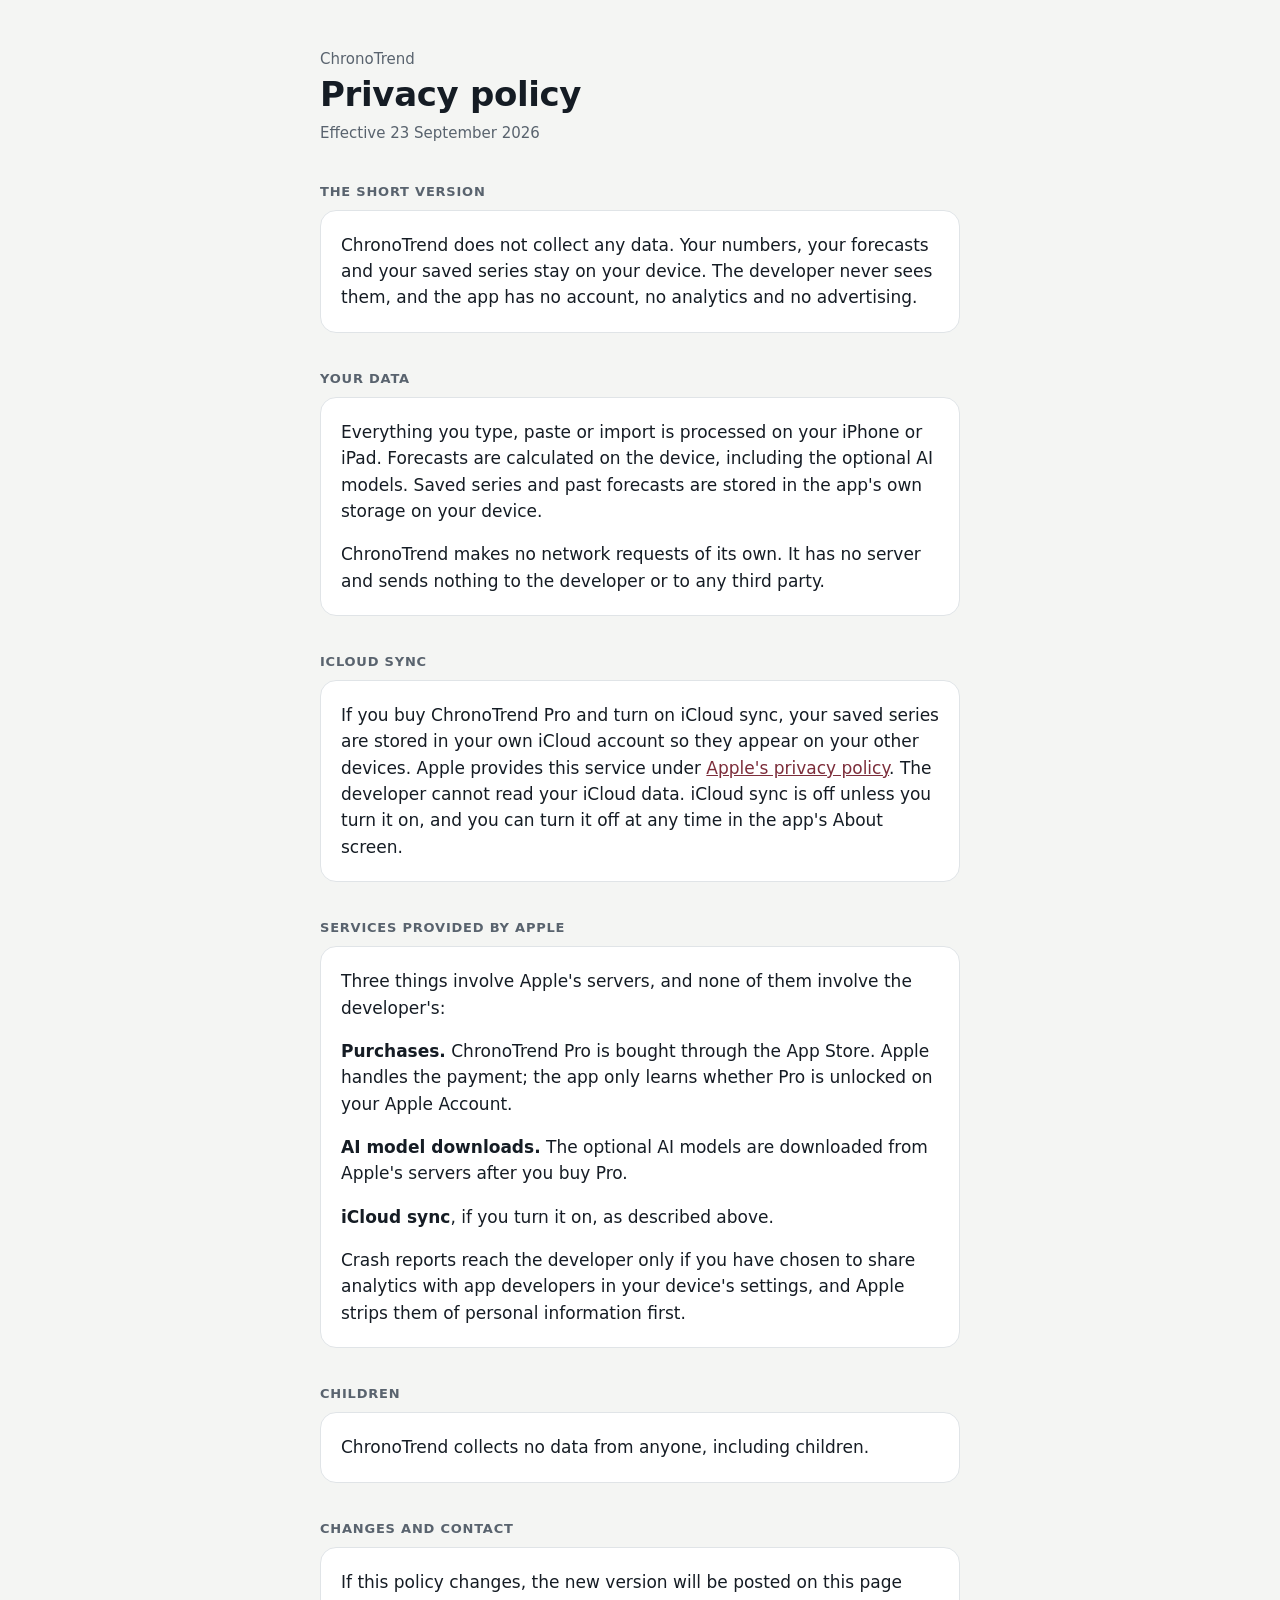
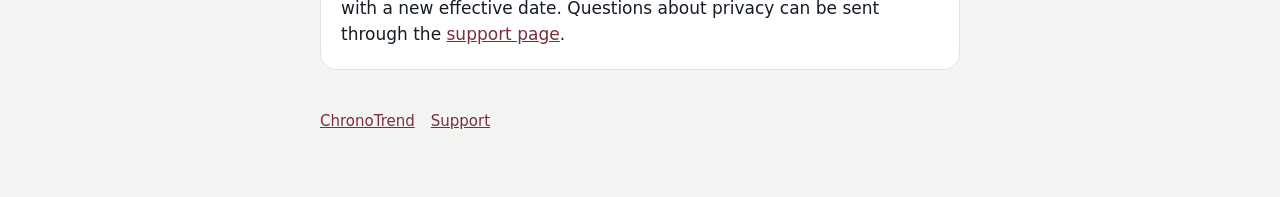
==== privacy.html @ db9c3b0a "Publish the ChronoTrend site, privacy policy and support pages Co-Authored-By: Claude Opus 5.5 <nore" ====
<!doctype html>
<html lang="en">
<head>
<meta charset="utf-8">
<meta name="viewport" content="width=device-width, initial-scale=1">
<title>ChronoTrend Privacy Policy</title>
<link rel="stylesheet" href="style.css">
</head>
<body>
<main>
<header>
  <p>ChronoTrend</p>
  <h1>Privacy policy</h1>
  <p>Effective 23 September 2026</p>
</header>

<h2>The short version</h2>
<section>
  <p>ChronoTrend does not collect any data. Your numbers, your forecasts and your saved series stay on your device. The developer never sees them, and the app has no account, no analytics and no advertising.</p>
</section>

<h2>Your data</h2>
<section>
  <p>Everything you type, paste or import is processed on your iPhone or iPad. Forecasts are calculated on the device, including the optional AI models. Saved series and past forecasts are stored in the app's own storage on your device.</p>
  <p>ChronoTrend makes no network requests of its own. It has no server and sends nothing to the developer or to any third party.</p>
</section>

<h2>iCloud sync</h2>
<section>
  <p>If you buy ChronoTrend Pro and turn on iCloud sync, your saved series are stored in your own iCloud account so they appear on your other devices. Apple provides this service under <a href="https://www.apple.com/legal/privacy/">Apple's privacy policy</a>. The developer cannot read your iCloud data. iCloud sync is off unless you turn it on, and you can turn it off at any time in the app's About screen.</p>
</section>

<h2>Services provided by Apple</h2>
<section>
  <p>Three things involve Apple's servers, and none of them involve the developer's:</p>
  <p><strong>Purchases.</strong> ChronoTrend Pro is bought through the App Store. Apple handles the payment; the app only learns whether Pro is unlocked on your Apple Account.</p>
  <p><strong>AI model downloads.</strong> The optional AI models are downloaded from Apple's servers after you buy Pro.</p>
  <p><strong>iCloud sync</strong>, if you turn it on, as described above.</p>
  <p>Crash reports reach the developer only if you have chosen to share analytics with app developers in your device's settings, and Apple strips them of personal information first.</p>
</section>

<h2>Children</h2>
<section>
  <p>ChronoTrend collects no data from anyone, including children.</p>
</section>

<h2>Changes and contact</h2>
<section>
  <p>If this policy changes, the new version will be posted on this page with a new effective date. Questions about privacy can be sent through the <a href="support.html">support page</a>.</p>
</section>

<nav><a href="index.html">ChronoTrend</a><a href="support.html">Support</a></nav>
</main>
</body>
</html>
---- style.css ----
:root {
  --ink: #151C24; --paper: #F4F5F3; --surface: #FFFFFF;
  --graphite: #59636E; --signal: #7C2D3A; --border: #E0E4E7;
  color-scheme: light dark;
}
@media (prefers-color-scheme: dark) {
  :root {
    --ink: #EEF0F2; --paper: #101519; --surface: #171D23;
    --graphite: #9AA4AD; --signal: #C96A78; --border: #2A333B;
  }
}
* { box-sizing: border-box; }
body {
  margin: 0; background: var(--paper); color: var(--ink);
  font: 17px/1.55 -apple-system, BlinkMacSystemFont, "Segoe UI", system-ui, sans-serif;
}
main { max-width: 42rem; margin: 0 auto; padding: 48px 16px 64px; }
header p { margin: 0; color: var(--graphite); font-size: 15px; }
h1 { font-size: 34px; line-height: 1.15; margin: 4px 0 8px; letter-spacing: -0.01em; }
h2 { font-size: 13px; font-weight: 600; letter-spacing: 0.06em; text-transform: uppercase;
     color: var(--graphite); margin: 36px 0 8px; }
section { background: var(--surface); border: 1px solid var(--border); border-radius: 16px;
          padding: 4px 20px; }
a { color: var(--signal); }
nav { margin-top: 40px; font-size: 15px; color: var(--graphite); }
nav a { margin-right: 16px; }
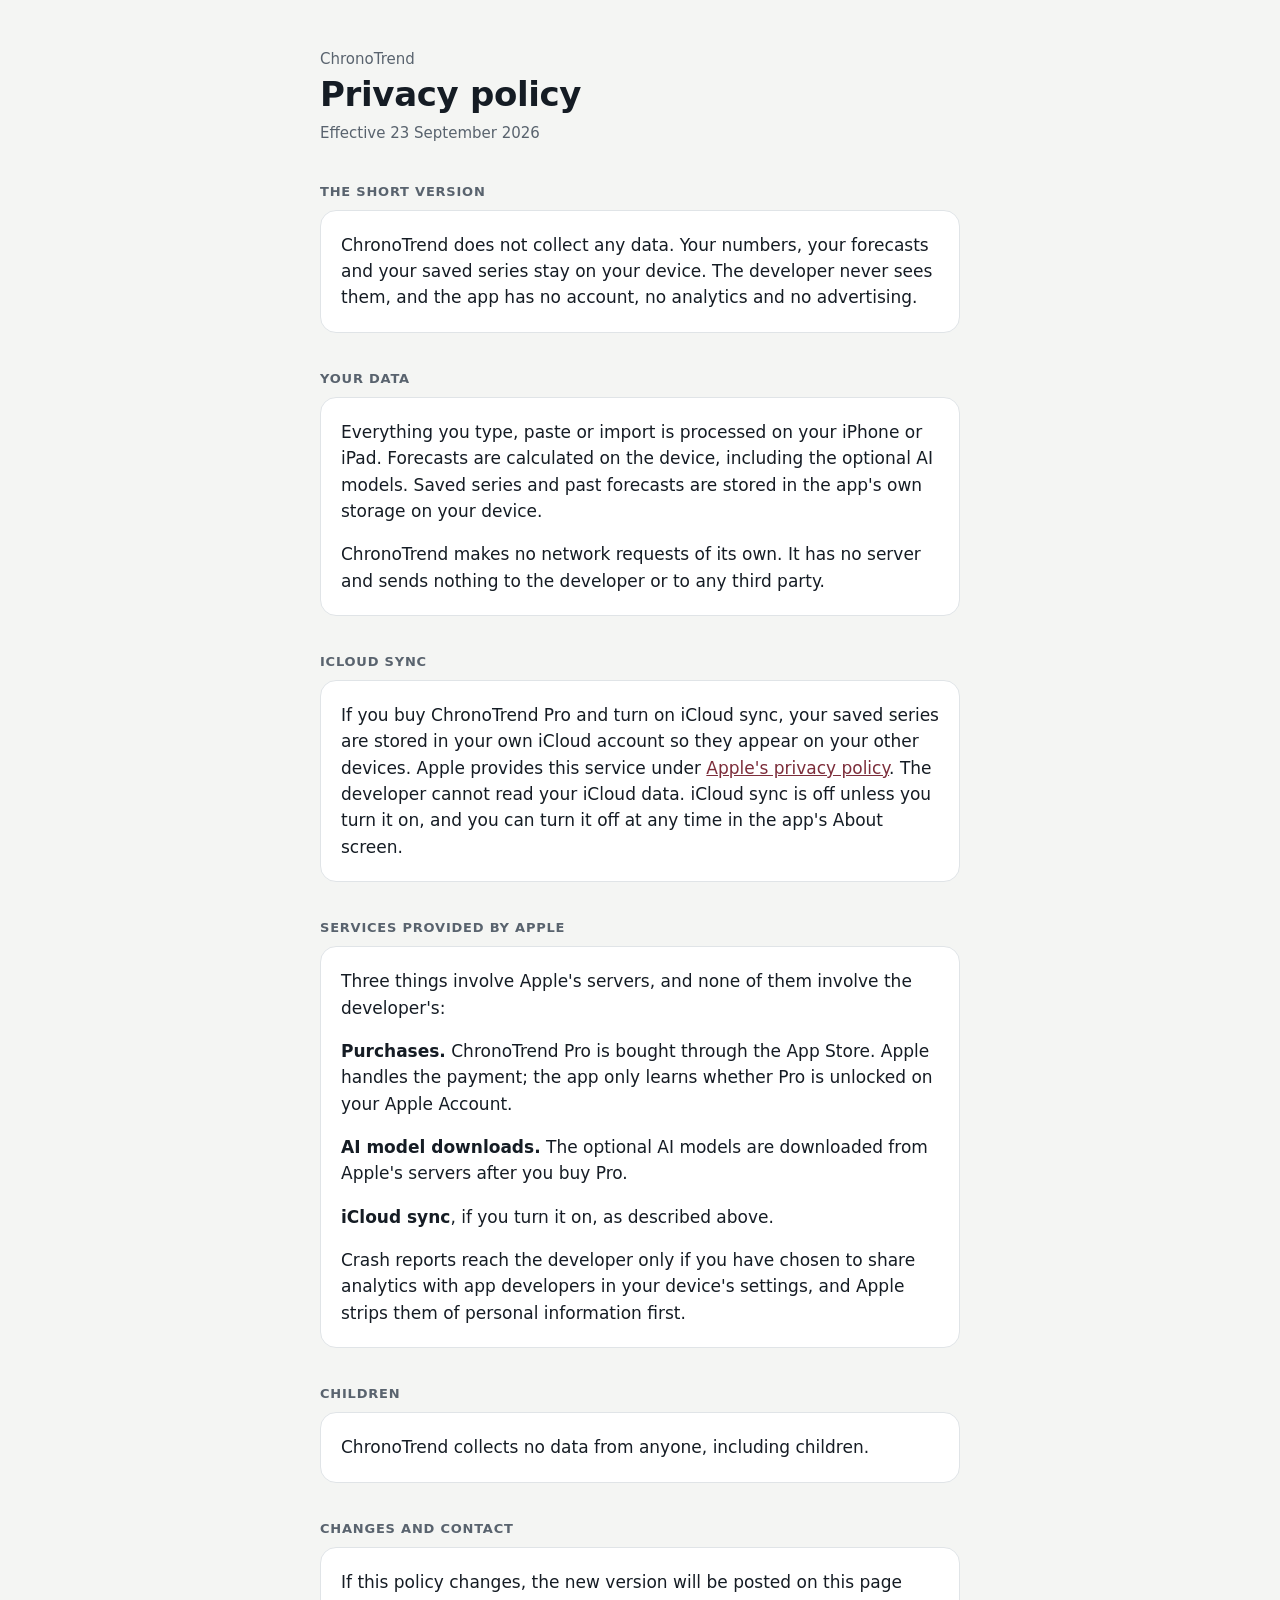
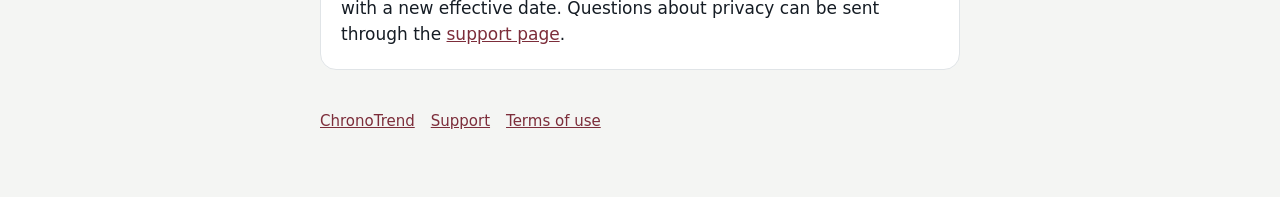
==== commit 85025ba3: "Publish the terms of use, and link it from every page The terms page points to Apple's standard EULA" ====
--- a/privacy.html
+++ b/privacy.html
@@ -49,7 +49,7 @@
   <p>If this policy changes, the new version will be posted on this page with a new effective date. Questions about privacy can be sent through the <a href="support.html">support page</a>.</p>
 </section>
 
-<nav><a href="index.html">ChronoTrend</a><a href="support.html">Support</a></nav>
+<nav><a href="index.html">ChronoTrend</a><a href="support.html">Support</a><a href="terms.html">Terms of use</a></nav>
 </main>
 </body>
 </html>
